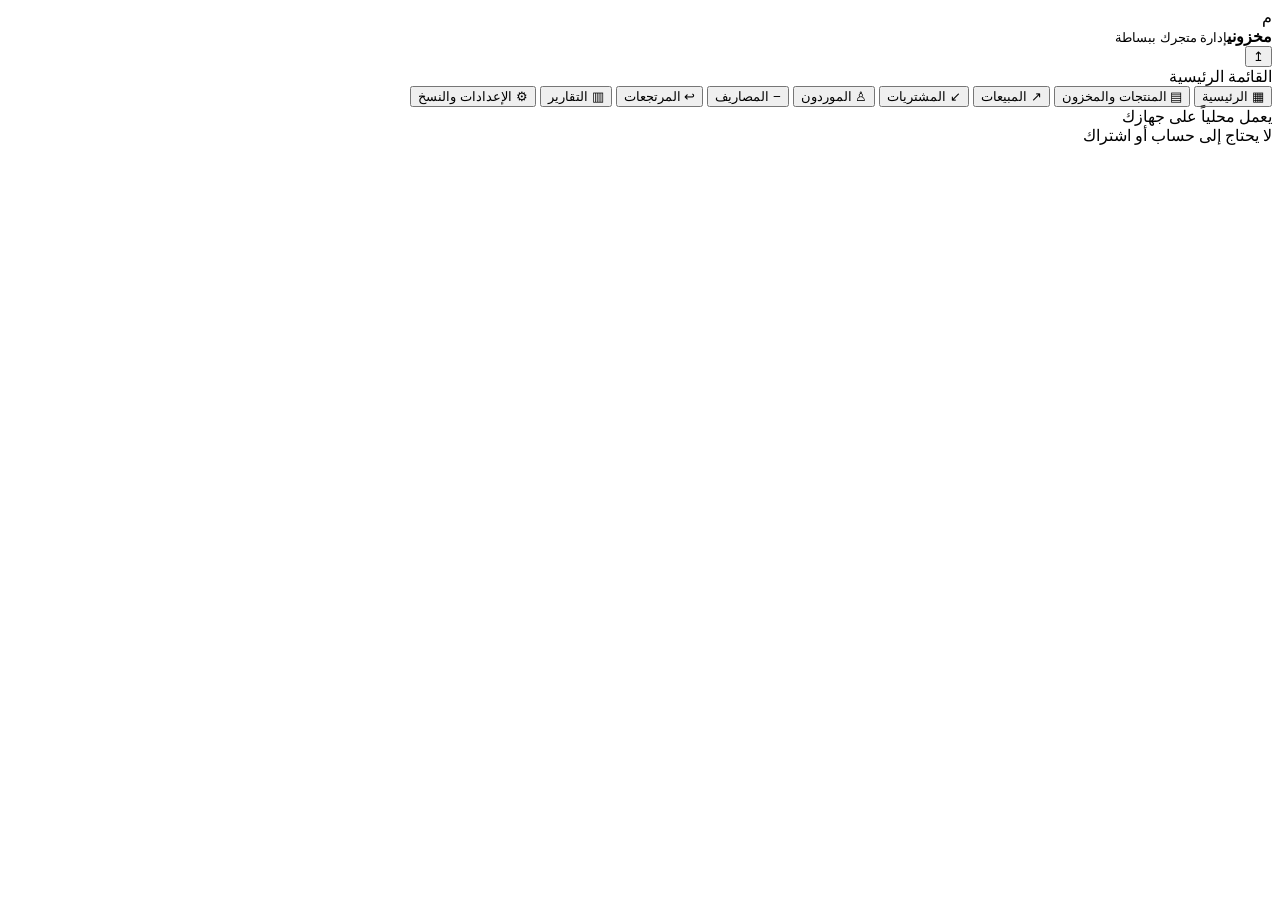
==== index.html @ cca9b3e3 "Add Makhzouni app shell" ====
<!doctype html>
<html lang="ar" dir="rtl">
<head>
<meta charset="utf-8"><meta name="viewport" content="width=device-width,initial-scale=1,viewport-fit=cover">
<meta name="theme-color" content="#123c35"><meta name="description" content="مخزوني - إدارة المخزون والمبيعات والمشتريات">
<link rel="manifest" href="manifest.webmanifest"><link rel="stylesheet" href="styles.css">
<title>مخزوني | إدارة المتجر</title>
</head>
<body>
<header class="topbar"><div class="brand"><div class="brandmark">م</div><div><strong>مخزوني</strong><small>إدارة متجرك ببساطة</small></div></div><div class="top-actions"><span id="today"></span><button class="icon-btn" id="backupBtn" title="نسخة احتياطية">↥</button></div></header>
<div class="app-shell">
<aside class="sidebar"><div class="side-label">القائمة الرئيسية</div><nav id="nav">
<button class="nav-btn active" data-page="dashboard">▦ <span>الرئيسية</span></button>
<button class="nav-btn" data-page="products">▤ <span>المنتجات والمخزون</span></button>
<button class="nav-btn" data-page="sales">↗ <span>المبيعات</span></button>
<button class="nav-btn" data-page="purchases">↙ <span>المشتريات</span></button>
<button class="nav-btn" data-page="suppliers">♙ <span>الموردون</span></button>
<button class="nav-btn" data-page="expenses">− <span>المصاريف</span></button>
<button class="nav-btn" data-page="returns">↩ <span>المرتجعات</span></button>
<button class="nav-btn" data-page="reports">▥ <span>التقارير</span></button>
<button class="nav-btn" data-page="settings">⚙ <span>الإعدادات والنسخ</span></button>
</nav><div class="sidebar-foot">يعمل محلياً على جهازك<br><span>لا يحتاج إلى حساب أو اشتراك</span></div></aside>
<main class="main" id="main"></main>
</div>
<div class="mobile-nav" id="mobileNav"></div>
<div class="toast" id="toast" role="status"></div>
<dialog id="modal"><form id="modalForm" method="dialog"><div class="modal-head"><h3 id="modalTitle"></h3><button type="button" class="icon-btn" id="closeModal">✕</button></div><div id="modalBody"></div><div class="modal-actions"><button type="button" class="btn ghost" id="cancelModal">إلغاء</button><button class="btn primary" id="saveModal">حفظ</button></div></form></dialog>
<script src="app.js"></script>
</body></html>
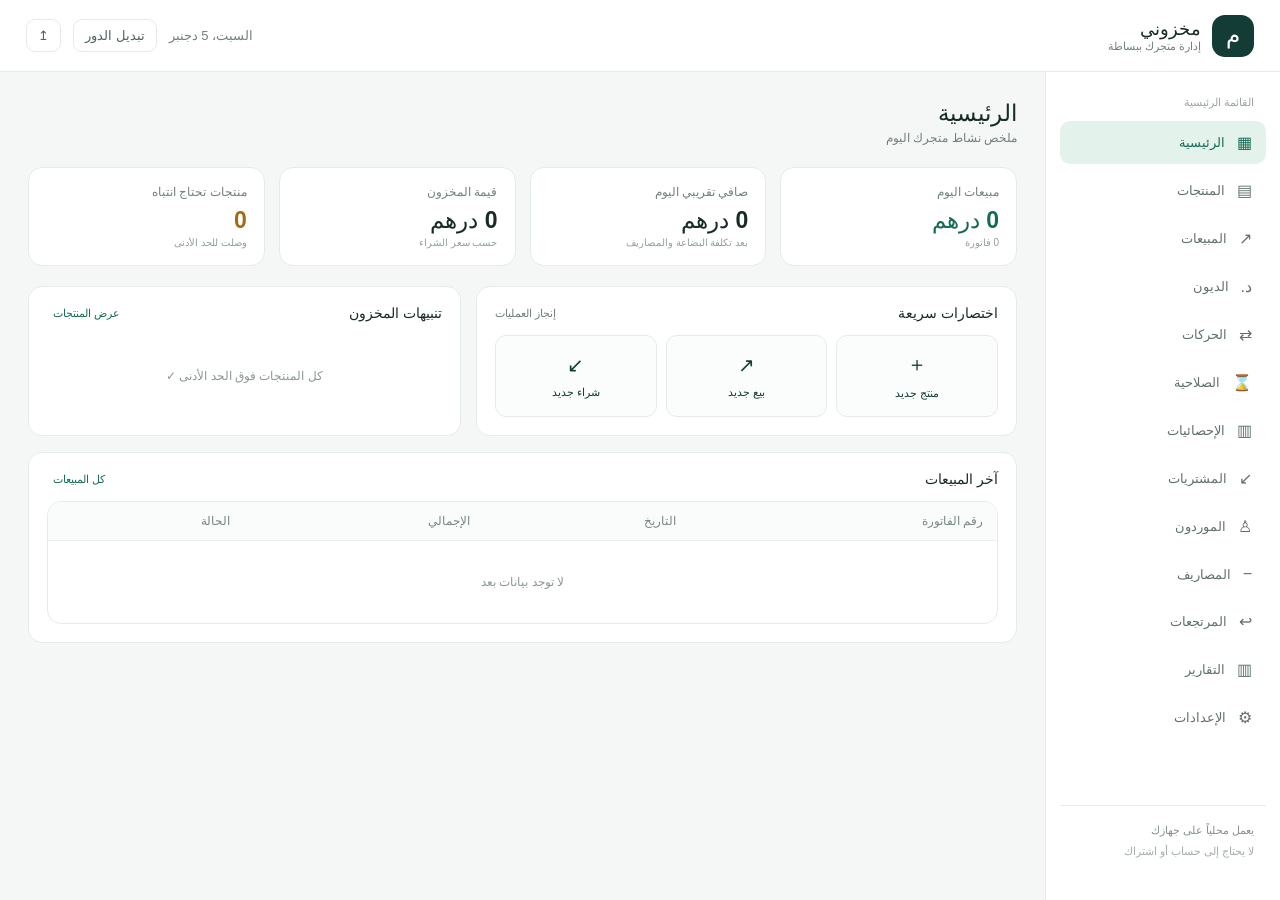
==== commit 0cc5b1b1: "Add persistent role switch control to header" ====
--- a/index.html
+++ b/index.html
@@ -7,7 +7,7 @@
 <title>مخزوني | إدارة المتجر</title>
 </head>
 <body>
-<header class="topbar"><div class="brand"><div class="brandmark">م</div><div><strong>مخزوني</strong><small>إدارة متجرك ببساطة</small></div></div><div class="top-actions"><span id="today"></span><button class="icon-btn" id="backupBtn" title="نسخة احتياطية">↥</button></div></header>
+<header class="topbar"><div class="brand"><div class="brandmark">م</div><div><strong>مخزوني</strong><small>إدارة متجرك ببساطة</small></div></div><div class="top-actions"><span id="today"></span><button class="icon-btn" data-action="switch-role" title="تبديل الصلاحية">تبديل الدور</button><button class="icon-btn" id="backupBtn" title="نسخة احتياطية">↥</button></div></header>
 <div class="app-shell">
 <aside class="sidebar"><div class="side-label">القائمة الرئيسية</div><nav id="nav">
 <button class="nav-btn active" data-page="dashboard">▦ <span>الرئيسية</span></button>
--- a/styles.css
+++ b/styles.css
@@ -0,0 +1,2 @@
+@import url('https://fonts.googleapis.com/css2?family=IBM+Plex+Sans+Arabic:wght@400;500;600;700&display=swap');
+:root{font-family:Tahoma,Arial,sans-serif;color:#172b27;background:#f4f7f5;font-synthesis:none;--green:#176b56;--deep:#123c35;--mint:#e4f2ec;--line:#e5ece8;--muted:#71817b;--red:#c64b4b;--amber:#a66a17}*{box-sizing:border-box}body{margin:0;min-height:100vh}.topbar{height:72px;background:#fff;border-bottom:1px solid var(--line);display:flex;align-items:center;justify-content:space-between;padding:0 26px;position:sticky;top:0;z-index:5}.brand{display:flex;align-items:center;gap:11px}.brandmark{width:42px;height:42px;border-radius:13px;background:var(--deep);color:#fff;display:grid;place-items:center;font-size:23px;font-weight:700}.brand strong{display:block;font-size:18px}.brand small{display:block;color:var(--muted);font-size:11px}.top-actions{display:flex;align-items:center;gap:12px;color:var(--muted);font-size:13px}.app-shell{display:flex;min-height:calc(100vh - 72px)}.sidebar{width:235px;background:#fff;border-left:1px solid var(--line);padding:24px 14px;display:flex;flex-direction:column;flex-shrink:0}.side-label{font-size:11px;color:#9aa7a1;padding:0 12px 12px}.sidebar nav{display:grid;gap:5px}.nav-btn{border:0;background:transparent;text-align:right;padding:12px 14px;border-radius:10px;color:#60716a;font:inherit;cursor:pointer;display:flex;align-items:center;gap:12px}.nav-btn span{font-size:13px}.nav-btn.active,.nav-btn:hover{background:var(--mint);color:var(--green);font-weight:700}.sidebar-foot{margin-top:auto;padding:14px 12px;color:#84928c;font-size:11px;line-height:1.9;border-top:1px solid var(--line)}.sidebar-foot span{color:#a4afa9}.main{padding:28px;max-width:1500px;width:100%;margin:0 auto}.page-head{display:flex;justify-content:space-between;align-items:center;gap:15px;margin-bottom:22px}.page-head h1{font-size:23px;margin:0 0 4px}.page-head p{margin:0;color:var(--muted);font-size:12px}.btn{border:1px solid transparent;border-radius:9px;padding:10px 15px;font:600 13px inherit;cursor:pointer;font-family:inherit}.btn.primary{background:var(--green);color:white}.btn.primary:hover{background:var(--deep)}.btn.ghost{background:#fff;border-color:var(--line);color:#52645d}.btn.danger{background:#fff1f0;color:var(--red);border-color:#f5d7d4}.btn.small{padding:6px 10px;font-size:11px}.icon-btn{border:1px solid var(--line);background:#fff;border-radius:9px;padding:8px 11px;cursor:pointer;color:#50645b}.stats{display:grid;grid-template-columns:repeat(4,minmax(0,1fr));gap:14px;margin-bottom:20px}.stat,.panel,.table-wrap{background:#fff;border:1px solid var(--line);border-radius:14px}.stat{padding:17px}.stat .label{font-size:12px;color:var(--muted)}.stat .value{font-size:23px;font-weight:700;margin:8px 0 3px}.stat .hint{font-size:10px;color:#91a099}.stat.green .value{color:var(--green)}.stat.orange .value{color:var(--amber)}.stat.red .value{color:var(--red)}.dashboard-grid{display:grid;grid-template-columns:1.25fr 1fr;gap:15px}.panel{padding:18px;margin-bottom:16px}.panel-head{display:flex;justify-content:space-between;align-items:center;margin-bottom:14px}.panel-head h3{font-size:14px;margin:0}.muted{color:var(--muted);font-size:11px}.quick-actions{display:grid;grid-template-columns:repeat(3,1fr);gap:9px}.quick{border:1px solid var(--line);background:#fbfdfc;padding:15px 10px;border-radius:11px;text-align:center;cursor:pointer;font:inherit;color:var(--deep)}.quick b{display:block;font-size:20px;margin-bottom:5px}.quick span{font-size:11px}.toolbar{display:flex;gap:9px;align-items:center;flex-wrap:wrap;margin-bottom:13px}.search{border:1px solid var(--line);border-radius:9px;padding:10px 12px;font:inherit;font-size:12px;min-width:200px;background:#fff;flex:1}.table-wrap{overflow:auto}table{width:100%;border-collapse:collapse;min-width:620px}th,td{padding:12px 14px;text-align:right;border-bottom:1px solid #edf1ef;font-size:12px;white-space:nowrap}th{color:#788880;background:#fafcfb;font-weight:600}td{color:#34453e}tr:last-child td{border-bottom:0}.pill{display:inline-block;padding:4px 8px;border-radius:20px;background:#edf5f1;color:var(--green);font-size:10px}.pill.warn{background:#fff5e5;color:var(--amber)}.pill.bad{background:#fff0ef;color:var(--red)}.empty{text-align:center;padding:34px;color:#8b9992;font-size:12px}.actions{display:flex;gap:5px}.link-btn{border:0;background:transparent;color:var(--green);cursor:pointer;font:inherit;font-size:11px}.form-grid{display:grid;grid-template-columns:1fr 1fr;gap:12px}.field{display:grid;gap:5px;margin-bottom:12px}.field.full{grid-column:1/-1}.field label{font-size:11px;color:#687a72}.field input,.field select,.field textarea{width:100%;border:1px solid #dfe8e3;border-radius:8px;padding:10px;font:inherit;font-size:12px;background:white}.field textarea{min-height:70px}.modal-head{display:flex;align-items:center;justify-content:space-between;border-bottom:1px solid var(--line);padding-bottom:12px;margin-bottom:15px}.modal-head h3{margin:0;font-size:16px}dialog{border:0;border-radius:16px;padding:20px;width:min(540px,calc(100% - 24px));box-shadow:0 20px 70px #132f2733}dialog::backdrop{background:#0b211bcc}.modal-actions{display:flex;justify-content:flex-start;gap:8px;margin-top:15px;border-top:1px solid var(--line);padding-top:14px}.toast{position:fixed;bottom:25px;left:50%;transform:translate(-50%,20px);background:#173e35;color:white;padding:11px 18px;border-radius:10px;font-size:12px;opacity:0;pointer-events:none;transition:.2s;z-index:20}.toast.show{opacity:1;transform:translate(-50%,0)}.mobile-nav{display:none}.report-cards{display:grid;grid-template-columns:repeat(3,1fr);gap:12px}.report-card{border:1px solid var(--line);border-radius:11px;padding:14px}.report-card b{display:block;font-size:19px;margin-top:8px}.bar{height:8px;background:#edf2ef;border-radius:9px;overflow:hidden}.bar i{display:block;height:100%;background:var(--green)}.hint-box{background:#f1f7f4;border:1px solid #e0eee7;padding:13px;border-radius:10px;font-size:11px;color:#50645b;line-height:1.8}.danger-text{color:var(--red)}@media(max-width:900px){.sidebar{width:190px}.main{padding:20px}.stats{grid-template-columns:repeat(2,1fr)}}@media(max-width:650px){.topbar{height:62px;padding:0 14px}.app-shell{min-height:calc(100vh - 62px)}.sidebar{display:none}.main{padding:18px 13px 90px}.page-head h1{font-size:19px}.stats{gap:9px}.stat{padding:13px}.stat .value{font-size:19px}.dashboard-grid{grid-template-columns:1fr}.quick-actions{grid-template-columns:repeat(3,1fr)}.mobile-nav{display:flex;position:fixed;bottom:0;right:0;left:0;background:#fff;border-top:1px solid var(--line);justify-content:space-around;padding:7px 3px calc(7px + env(safe-area-inset-bottom));z-index:6}.mobile-nav .nav-btn{display:grid;justify-items:center;gap:2px;padding:5px 7px;font-size:17px}.mobile-nav .nav-btn span{font-size:9px}.form-grid{grid-template-columns:1fr}.field.full{grid-column:auto}.top-actions #today{display:none}.report-cards{grid-template-columns:1fr 1fr}}
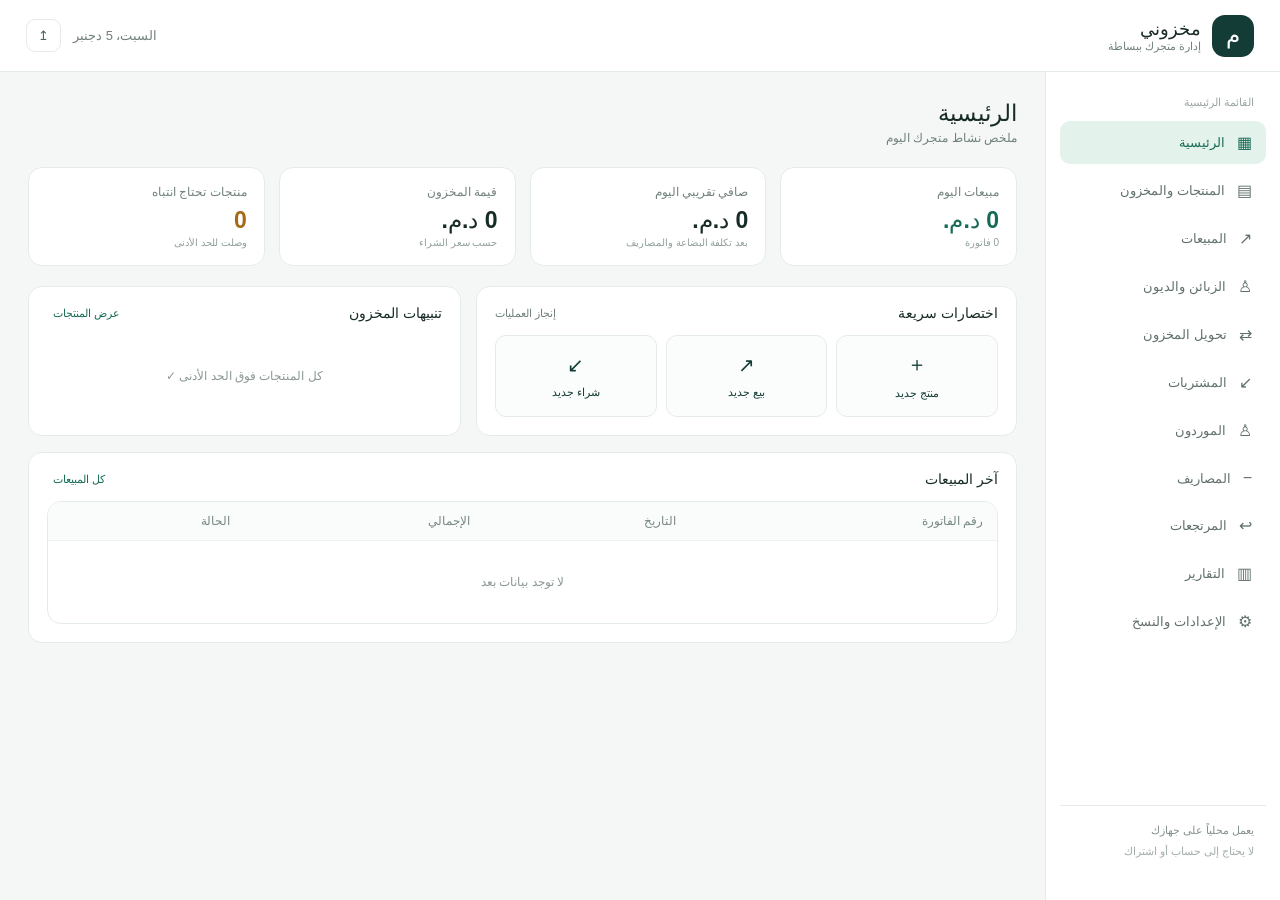
==== commit 8d1680f8: "Add customer and stock transfer navigation" ====
--- a/index.html
+++ b/index.html
@@ -7,12 +7,14 @@
 <title>مخزوني | إدارة المتجر</title>
 </head>
 <body>
-<header class="topbar"><div class="brand"><div class="brandmark">م</div><div><strong>مخزوني</strong><small>إدارة متجرك ببساطة</small></div></div><div class="top-actions"><span id="today"></span><button class="icon-btn" data-action="switch-role" title="تبديل الصلاحية">تبديل الدور</button><button class="icon-btn" id="backupBtn" title="نسخة احتياطية">↥</button></div></header>
+<header class="topbar"><div class="brand"><div class="brandmark">م</div><div><strong>مخزوني</strong><small>إدارة متجرك ببساطة</small></div></div><div class="top-actions"><span id="today"></span><button class="icon-btn" id="backupBtn" title="نسخة احتياطية">↥</button></div></header>
 <div class="app-shell">
 <aside class="sidebar"><div class="side-label">القائمة الرئيسية</div><nav id="nav">
 <button class="nav-btn active" data-page="dashboard">▦ <span>الرئيسية</span></button>
 <button class="nav-btn" data-page="products">▤ <span>المنتجات والمخزون</span></button>
 <button class="nav-btn" data-page="sales">↗ <span>المبيعات</span></button>
+<button class="nav-btn" data-page="customers">♙ <span>الزبائن والديون</span></button>
+<button class="nav-btn" data-page="transfers">⇄ <span>تحويل المخزون</span></button>
 <button class="nav-btn" data-page="purchases">↙ <span>المشتريات</span></button>
 <button class="nav-btn" data-page="suppliers">♙ <span>الموردون</span></button>
 <button class="nav-btn" data-page="expenses">− <span>المصاريف</span></button>
--- a/styles.css
+++ b/styles.css
@@ -1,2 +1,3 @@
 @import url('https://fonts.googleapis.com/css2?family=IBM+Plex+Sans+Arabic:wght@400;500;600;700&display=swap');
-:root{font-family:Tahoma,Arial,sans-serif;color:#172b27;background:#f4f7f5;font-synthesis:none;--green:#176b56;--deep:#123c35;--mint:#e4f2ec;--line:#e5ece8;--muted:#71817b;--red:#c64b4b;--amber:#a66a17}*{box-sizing:border-box}body{margin:0;min-height:100vh}.topbar{height:72px;background:#fff;border-bottom:1px solid var(--line);display:flex;align-items:center;justify-content:space-between;padding:0 26px;position:sticky;top:0;z-index:5}.brand{display:flex;align-items:center;gap:11px}.brandmark{width:42px;height:42px;border-radius:13px;background:var(--deep);color:#fff;display:grid;place-items:center;font-size:23px;font-weight:700}.brand strong{display:block;font-size:18px}.brand small{display:block;color:var(--muted);font-size:11px}.top-actions{display:flex;align-items:center;gap:12px;color:var(--muted);font-size:13px}.app-shell{display:flex;min-height:calc(100vh - 72px)}.sidebar{width:235px;background:#fff;border-left:1px solid var(--line);padding:24px 14px;display:flex;flex-direction:column;flex-shrink:0}.side-label{font-size:11px;color:#9aa7a1;padding:0 12px 12px}.sidebar nav{display:grid;gap:5px}.nav-btn{border:0;background:transparent;text-align:right;padding:12px 14px;border-radius:10px;color:#60716a;font:inherit;cursor:pointer;display:flex;align-items:center;gap:12px}.nav-btn span{font-size:13px}.nav-btn.active,.nav-btn:hover{background:var(--mint);color:var(--green);font-weight:700}.sidebar-foot{margin-top:auto;padding:14px 12px;color:#84928c;font-size:11px;line-height:1.9;border-top:1px solid var(--line)}.sidebar-foot span{color:#a4afa9}.main{padding:28px;max-width:1500px;width:100%;margin:0 auto}.page-head{display:flex;justify-content:space-between;align-items:center;gap:15px;margin-bottom:22px}.page-head h1{font-size:23px;margin:0 0 4px}.page-head p{margin:0;color:var(--muted);font-size:12px}.btn{border:1px solid transparent;border-radius:9px;padding:10px 15px;font:600 13px inherit;cursor:pointer;font-family:inherit}.btn.primary{background:var(--green);color:white}.btn.primary:hover{background:var(--deep)}.btn.ghost{background:#fff;border-color:var(--line);color:#52645d}.btn.danger{background:#fff1f0;color:var(--red);border-color:#f5d7d4}.btn.small{padding:6px 10px;font-size:11px}.icon-btn{border:1px solid var(--line);background:#fff;border-radius:9px;padding:8px 11px;cursor:pointer;color:#50645b}.stats{display:grid;grid-template-columns:repeat(4,minmax(0,1fr));gap:14px;margin-bottom:20px}.stat,.panel,.table-wrap{background:#fff;border:1px solid var(--line);border-radius:14px}.stat{padding:17px}.stat .label{font-size:12px;color:var(--muted)}.stat .value{font-size:23px;font-weight:700;margin:8px 0 3px}.stat .hint{font-size:10px;color:#91a099}.stat.green .value{color:var(--green)}.stat.orange .value{color:var(--amber)}.stat.red .value{color:var(--red)}.dashboard-grid{display:grid;grid-template-columns:1.25fr 1fr;gap:15px}.panel{padding:18px;margin-bottom:16px}.panel-head{display:flex;justify-content:space-between;align-items:center;margin-bottom:14px}.panel-head h3{font-size:14px;margin:0}.muted{color:var(--muted);font-size:11px}.quick-actions{display:grid;grid-template-columns:repeat(3,1fr);gap:9px}.quick{border:1px solid var(--line);background:#fbfdfc;padding:15px 10px;border-radius:11px;text-align:center;cursor:pointer;font:inherit;color:var(--deep)}.quick b{display:block;font-size:20px;margin-bottom:5px}.quick span{font-size:11px}.toolbar{display:flex;gap:9px;align-items:center;flex-wrap:wrap;margin-bottom:13px}.search{border:1px solid var(--line);border-radius:9px;padding:10px 12px;font:inherit;font-size:12px;min-width:200px;background:#fff;flex:1}.table-wrap{overflow:auto}table{width:100%;border-collapse:collapse;min-width:620px}th,td{padding:12px 14px;text-align:right;border-bottom:1px solid #edf1ef;font-size:12px;white-space:nowrap}th{color:#788880;background:#fafcfb;font-weight:600}td{color:#34453e}tr:last-child td{border-bottom:0}.pill{display:inline-block;padding:4px 8px;border-radius:20px;background:#edf5f1;color:var(--green);font-size:10px}.pill.warn{background:#fff5e5;color:var(--amber)}.pill.bad{background:#fff0ef;color:var(--red)}.empty{text-align:center;padding:34px;color:#8b9992;font-size:12px}.actions{display:flex;gap:5px}.link-btn{border:0;background:transparent;color:var(--green);cursor:pointer;font:inherit;font-size:11px}.form-grid{display:grid;grid-template-columns:1fr 1fr;gap:12px}.field{display:grid;gap:5px;margin-bottom:12px}.field.full{grid-column:1/-1}.field label{font-size:11px;color:#687a72}.field input,.field select,.field textarea{width:100%;border:1px solid #dfe8e3;border-radius:8px;padding:10px;font:inherit;font-size:12px;background:white}.field textarea{min-height:70px}.modal-head{display:flex;align-items:center;justify-content:space-between;border-bottom:1px solid var(--line);padding-bottom:12px;margin-bottom:15px}.modal-head h3{margin:0;font-size:16px}dialog{border:0;border-radius:16px;padding:20px;width:min(540px,calc(100% - 24px));box-shadow:0 20px 70px #132f2733}dialog::backdrop{background:#0b211bcc}.modal-actions{display:flex;justify-content:flex-start;gap:8px;margin-top:15px;border-top:1px solid var(--line);padding-top:14px}.toast{position:fixed;bottom:25px;left:50%;transform:translate(-50%,20px);background:#173e35;color:white;padding:11px 18px;border-radius:10px;font-size:12px;opacity:0;pointer-events:none;transition:.2s;z-index:20}.toast.show{opacity:1;transform:translate(-50%,0)}.mobile-nav{display:none}.report-cards{display:grid;grid-template-columns:repeat(3,1fr);gap:12px}.report-card{border:1px solid var(--line);border-radius:11px;padding:14px}.report-card b{display:block;font-size:19px;margin-top:8px}.bar{height:8px;background:#edf2ef;border-radius:9px;overflow:hidden}.bar i{display:block;height:100%;background:var(--green)}.hint-box{background:#f1f7f4;border:1px solid #e0eee7;padding:13px;border-radius:10px;font-size:11px;color:#50645b;line-height:1.8}.danger-text{color:var(--red)}@media(max-width:900px){.sidebar{width:190px}.main{padding:20px}.stats{grid-template-columns:repeat(2,1fr)}}@media(max-width:650px){.topbar{height:62px;padding:0 14px}.app-shell{min-height:calc(100vh - 62px)}.sidebar{display:none}.main{padding:18px 13px 90px}.page-head h1{font-size:19px}.stats{gap:9px}.stat{padding:13px}.stat .value{font-size:19px}.dashboard-grid{grid-template-columns:1fr}.quick-actions{grid-template-columns:repeat(3,1fr)}.mobile-nav{display:flex;position:fixed;bottom:0;right:0;left:0;background:#fff;border-top:1px solid var(--line);justify-content:space-around;padding:7px 3px calc(7px + env(safe-area-inset-bottom));z-index:6}.mobile-nav .nav-btn{display:grid;justify-items:center;gap:2px;padding:5px 7px;font-size:17px}.mobile-nav .nav-btn span{font-size:9px}.form-grid{grid-template-columns:1fr}.field.full{grid-column:auto}.top-actions #today{display:none}.report-cards{grid-template-columns:1fr 1fr}}+:root{font-family:Tahoma,Arial,sans-serif;color:#172b27;background:#f4f7f5;font-synthesis:none;--green:#176b56;--deep:#123c35;--mint:#e4f2ec;--line:#e5ece8;--muted:#71817b;--red:#c64b4b;--amber:#a66a17}*{box-sizing:border-box}body{margin:0;min-height:100vh}.topbar{height:72px;background:#fff;border-bottom:1px solid var(--line);display:flex;align-items:center;justify-content:space-between;padding:0 26px;position:sticky;top:0;z-index:5}.brand{display:flex;align-items:center;gap:11px}.brandmark{width:42px;height:42px;border-radius:13px;background:var(--deep);color:#fff;display:grid;place-items:center;font-size:23px;font-weight:700}.brand strong{display:block;font-size:18px}.brand small{display:block;color:var(--muted);font-size:11px}.top-actions{display:flex;align-items:center;gap:12px;color:var(--muted);font-size:13px}.app-shell{display:flex;min-height:calc(100vh - 72px)}.sidebar{width:235px;background:#fff;border-left:1px solid var(--line);padding:24px 14px;display:flex;flex-direction:column;flex-shrink:0}.side-label{font-size:11px;color:#9aa7a1;padding:0 12px 12px}.sidebar nav{display:grid;gap:5px}.nav-btn{border:0;background:transparent;text-align:right;padding:12px 14px;border-radius:10px;color:#60716a;font:inherit;cursor:pointer;display:flex;align-items:center;gap:12px}.nav-btn span{font-size:13px}.nav-btn.active,.nav-btn:hover{background:var(--mint);color:var(--green);font-weight:700}.sidebar-foot{margin-top:auto;padding:14px 12px;color:#84928c;font-size:11px;line-height:1.9;border-top:1px solid var(--line)}.sidebar-foot span{color:#a4afa9}.main{padding:28px;max-width:1500px;width:100%;margin:0 auto}.page-head{display:flex;justify-content:space-between;align-items:center;gap:15px;margin-bottom:22px}.page-head h1{font-size:23px;margin:0 0 4px}.page-head p{margin:0;color:var(--muted);font-size:12px}.btn{border:1px solid transparent;border-radius:9px;padding:10px 15px;font:600 13px inherit;cursor:pointer;font-family:inherit}.btn.primary{background:var(--green);color:white}.btn.primary:hover{background:var(--deep)}.btn.ghost{background:#fff;border-color:var(--line);color:#52645d}.btn.danger{background:#fff1f0;color:var(--red);border-color:#f5d7d4}.btn.small{padding:6px 10px;font-size:11px}.icon-btn{border:1px solid var(--line);background:#fff;border-radius:9px;padding:8px 11px;cursor:pointer;color:#50645b}.stats{display:grid;grid-template-columns:repeat(4,minmax(0,1fr));gap:14px;margin-bottom:20px}.stat,.panel,.table-wrap{background:#fff;border:1px solid var(--line);border-radius:14px}.stat{padding:17px}.stat .label{font-size:12px;color:var(--muted)}.stat .value{font-size:23px;font-weight:700;margin:8px 0 3px}.stat .hint{font-size:10px;color:#91a099}.stat.green .value{color:var(--green)}.stat.orange .value{color:var(--amber)}.stat.red .value{color:var(--red)}.dashboard-grid{display:grid;grid-template-columns:1.25fr 1fr;gap:15px}.panel{padding:18px;margin-bottom:16px}.panel-head{display:flex;justify-content:space-between;align-items:center;margin-bottom:14px}.panel-head h3{font-size:14px;margin:0}.muted{color:var(--muted);font-size:11px}.quick-actions{display:grid;grid-template-columns:repeat(3,1fr);gap:9px}.quick{border:1px solid var(--line);background:#fbfdfc;padding:15px 10px;border-radius:11px;text-align:center;cursor:pointer;font:inherit;color:var(--deep)}.quick b{display:block;font-size:20px;margin-bottom:5px}.quick span{font-size:11px}.toolbar{display:flex;gap:9px;align-items:center;flex-wrap:wrap;margin-bottom:13px}.search{border:1px solid var(--line);border-radius:9px;padding:10px 12px;font:inherit;font-size:12px;min-width:200px;background:#fff;flex:1}.table-wrap{overflow:auto}table{width:100%;border-collapse:collapse;min-width:620px}th,td{padding:12px 14px;text-align:right;border-bottom:1px solid #edf1ef;font-size:12px;white-space:nowrap}th{color:#788880;background:#fafcfb;font-weight:600}td{color:#34453e}tr:last-child td{border-bottom:0}.pill{display:inline-block;padding:4px 8px;border-radius:20px;background:#edf5f1;color:var(--green);font-size:10px}.pill.warn{background:#fff5e5;color:var(--amber)}.pill.bad{background:#fff0ef;color:var(--red)}.empty{text-align:center;padding:34px;color:#8b9992;font-size:12px}.actions{display:flex;gap:5px}.link-btn{border:0;background:transparent;color:var(--green);cursor:pointer;font:inherit;font-size:11px}.form-grid{display:grid;grid-template-columns:1fr 1fr;gap:12px}.field{display:grid;gap:5px;margin-bottom:12px}.field.full{grid-column:1/-1}.field label{font-size:11px;color:#687a72}.field input,.field select,.field textarea{width:100%;border:1px solid #dfe8e3;border-radius:8px;padding:10px;font:inherit;font-size:12px;background:white}.field textarea{min-height:70px}.modal-head{display:flex;align-items:center;justify-content:space-between;border-bottom:1px solid var(--line);padding-bottom:12px;margin-bottom:15px}.modal-head h3{margin:0;font-size:16px}dialog{border:0;border-radius:16px;padding:20px;width:min(540px,calc(100% - 24px));box-shadow:0 20px 70px #132f2733}dialog::backdrop{background:#0b211bcc}.modal-actions{display:flex;justify-content:flex-start;gap:8px;margin-top:15px;border-top:1px solid var(--line);padding-top:14px}.toast{position:fixed;bottom:25px;left:50%;transform:translate(-50%,20px);background:#173e35;color:white;padding:11px 18px;border-radius:10px;font-size:12px;opacity:0;pointer-events:none;transition:.2s;z-index:20}.toast.show{opacity:1;transform:translate(-50%,0)}.mobile-nav{display:none}.report-cards{display:grid;grid-template-columns:repeat(3,1fr);gap:12px}.report-card{border:1px solid var(--line);border-radius:11px;padding:14px}.report-card b{display:block;font-size:19px;margin-top:8px}.bar{height:8px;background:#edf2ef;border-radius:9px;overflow:hidden}.bar i{display:block;height:100%;background:var(--green)}.hint-box{background:#f1f7f4;border:1px solid #e0eee7;padding:13px;border-radius:10px;font-size:11px;color:#50645b;line-height:1.8}.danger-text{color:var(--red)}@media(max-width:900px){.sidebar{width:190px}.main{padding:20px}.stats{grid-template-columns:repeat(2,1fr)}}@media(max-width:650px){.topbar{height:62px;padding:0 14px}.app-shell{min-height:calc(100vh - 62px)}.sidebar{display:none}.main{padding:18px 13px 90px}.page-head h1{font-size:19px}.stats{gap:9px}.stat{padding:13px}.stat .value{font-size:19px}.dashboard-grid{grid-template-columns:1fr}.quick-actions{grid-template-columns:repeat(3,1fr)}.mobile-nav{display:flex;position:fixed;bottom:0;right:0;left:0;background:#fff;border-top:1px solid var(--line);justify-content:space-around;padding:7px 3px calc(7px + env(safe-area-inset-bottom));z-index:6}.mobile-nav .nav-btn{display:grid;justify-items:center;gap:2px;padding:5px 7px;font-size:17px}.mobile-nav .nav-btn span{font-size:9px}.form-grid{grid-template-columns:1fr}.field.full{grid-column:auto}.top-actions #today{display:none}.report-cards{grid-template-columns:1fr 1fr}}
+.product-cell{display:flex;align-items:center;gap:10px;min-width:150px}.product-thumb{width:42px;height:42px;object-fit:cover;border-radius:9px;border:1px solid var(--line);background:#f5f8f6;flex-shrink:0}.product-thumb.placeholder{display:grid;place-items:center;font-size:20px}.product-preview{width:90px;height:90px;object-fit:cover;border-radius:10px;border:1px solid var(--line);margin-top:6px}
